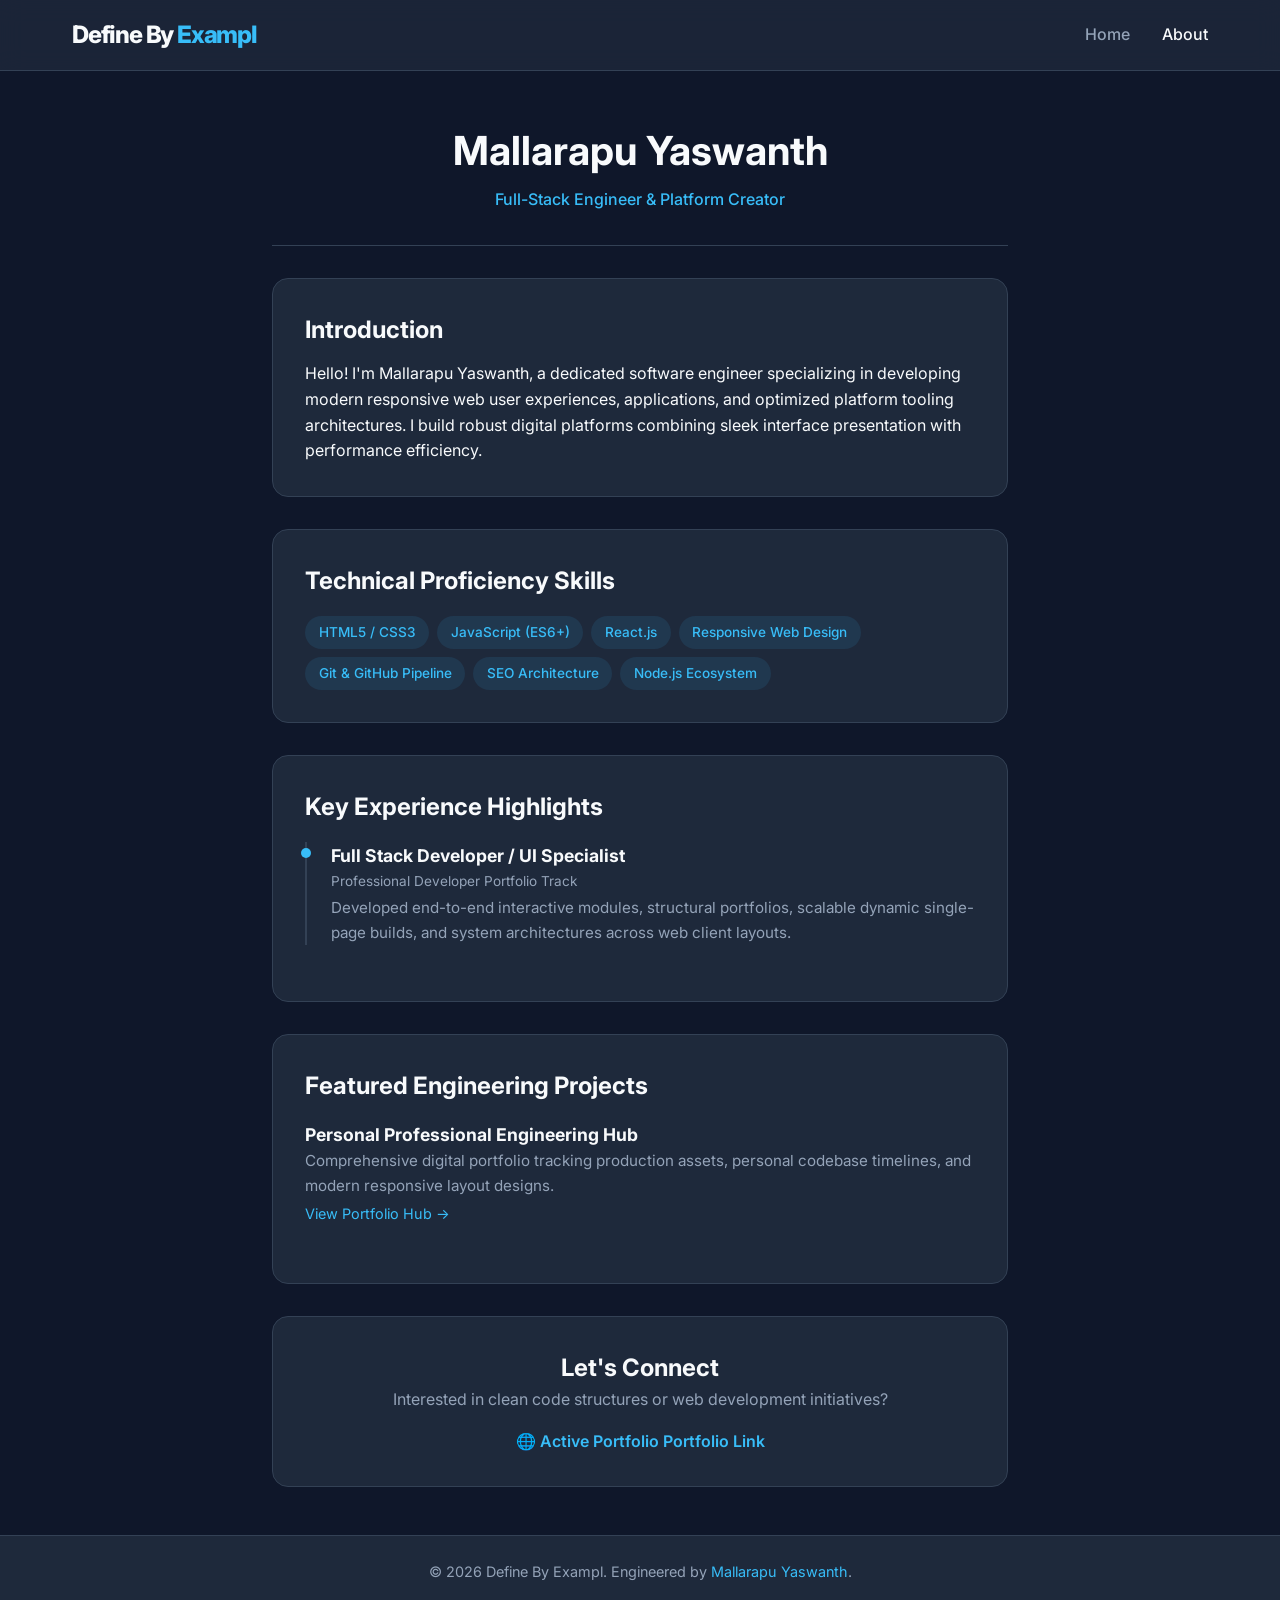
==== about.html @ 7454d412 "Update about.html" ====
<!DOCTYPE html>
<html lang="en">
<head>
    <meta charset="UTF-8">
    <meta name="viewport" content="width=device-width, initial-scale=1.0">
    <title>About Developer | Define By Exampl</title>
    <meta name="description" content="Meet Mallarapu Yaswanth, the software engineer and creator behind Define By Exampl. Explore professional projects and engineering experience.">
    <link rel="preconnect" href="https://fonts.googleapis.com">
    <link rel="preconnect" href="https://fonts.gstatic.com" crossorigin>
    <link href="https://fonts.googleapis.com/css2?family=Inter:wght@400;500;600;800&display=swap" rel="stylesheet">
    <link rel="stylesheet" href="css/style.css">
</head>
<body>

    <nav class="navbar">
        <div class="nav-container">
            <a href="index.html" class="logo">Define By <span>Exampl</span></a>
            <ul class="nav-links">
                <li><a href="index.html">Home</a></li>
                <li><a href="about.html" class="active">About</a></li>
            </ul>
        </div>
    </nav>

    <main>
        <div class="about-grid">
            <header class="profile-header">
                <h1>Mallarapu Yaswanth</h1>
                <p class="profile-tagline">Full-Stack Engineer & Platform Creator</p>
            </header>

            <section class="about-card">
                <h2 style="margin-bottom: 0.75rem;">Introduction</h2>
                <p>Hello! I'm Mallarapu Yaswanth, a dedicated software engineer specializing in developing modern responsive web user experiences, applications, and optimized platform tooling architectures. I build robust digital platforms combining sleek interface presentation with performance efficiency.</p>
            </section>

            <section class="about-card">
                <h2>Technical Proficiency Skills</h2>
                <div class="skills-tags">
                    <span class="tag">HTML5 / CSS3</span>
                    <span class="tag">JavaScript (ES6+)</span>
                    <span class="tag">React.js</span>
                    <span class="tag">Responsive Web Design</span>
                    <span class="tag">Git & GitHub Pipeline</span>
                    <span class="tag">SEO Architecture</span>
                    <span class="tag">Node.js Ecosystem</span>
                </div>
            </section>

            <section class="about-card">
                <h2>Key Experience Highlights</h2>
                <div style="margin-top: 1rem;">
                    <div class="timeline-item">
                        <h3 style="font-size: 1.1rem;">Full Stack Developer / UI Specialist</h3>
                        <p class="timeline-date">Professional Developer Portfolio Track</p>
                        <p style="margin-top: 0.25rem; font-size: 0.95rem; color: var(--text-muted);">Developed end-to-end interactive modules, structural portfolios, scalable dynamic single-page builds, and system architectures across web client layouts.</p>
                    </div>
                </div>
            </section>

            <section class="about-card">
                <h2>Featured Engineering Projects</h2>
                <div style="margin-top: 1rem;">
                    <div class="project-item">
                        <h3 style="font-size: 1.1rem;">Personal Professional Engineering Hub</h3>
                        <p style="font-size: 0.95rem; color: var(--text-muted);">Comprehensive digital portfolio tracking production assets, personal codebase timelines, and modern responsive layout designs.</p>
                        <a href="https://myg-1107.github.io/Portfolio-Mallarapu-Yaswanth/" target="_blank" rel="noopener" class="project-link">View Portfolio Hub &rarr;</a>
                    </div>
                </div>
            </section>

            <section class="about-card" style="text-align: center;">
                <h2>Let's Connect</h2>
                <p style="margin-bottom: 1rem; color: var(--text-muted);">Interested in clean code structures or web development initiatives?</p>
                <div style="display: flex; justify-content: center; gap: 1.5rem;">
                    <a href="https://myg-1107.github.io/Portfolio-Mallarapu-Yaswanth/" target="_blank" rel="noopener" style="font-weight: 600;">🌐 Active Portfolio Portfolio Link</a>
                </div>
            </section>
        </div>
    </main>

    <footer>
        <p>&copy; 2026 Define By Exampl. Engineered by <a href="about.html">Mallarapu Yaswanth</a>.</p>
    </footer>

</body>
</html>
---- css/style.css ----
/* ==========================================================================
   Variables & Theme Setup
   ========================================================================== */
:root {
    --bg-primary: #0f172a;
    --bg-secondary: #1e293b;
    --accent: #38bdf8;
    --accent-hover: #0ea5e9;
    --text-main: #f8fafc;
    --text-muted: #94a3b8;
    --border-color: #334155;
    --card-bg: #1e293b;
    --transition-fast: 0.2s ease;
    --transition-smooth: 0.3s cubic-bezier(0.4, 0, 0.2, 1);
    --font-sans: 'Inter', system-ui, -apple-system, sans-serif;
}

/* ==========================================================================
   Reset & Base Styles
   ========================================================================== */
* {
    box-sizing: border-box;
    margin: 0;
    padding: 0;
}

body {
    font-family: var(--font-sans);
    background-color: var(--bg-primary);
    color: var(--text-main);
    line-height: 1.6;
    display: flex;
    flex-direction: column;
    min-height: 100vh;
    overflow-x: hidden;
}

a {
    color: var(--accent);
    text-decoration: none;
    transition: color var(--transition-fast);
}

a:hover {
    color: var(--accent-hover);
}

/* ==========================================================================
   Navigation Bar
   ========================================================================== */
.navbar {
    background-color: rgba(30, 41, 59, 0.8);
    backdrop-filter: blur(12px);
    border-bottom: 1px solid var(--border-color);
    position: sticky;
    top: 0;
    z-index: 1000;
}

.nav-container {
    max-width: 1200px;
    margin: 0 auto;
    padding: 1rem 2rem;
    display: flex;
    justify-content: space-between;
    align-items: center;
}

.logo {
    font-size: 1.5rem;
    font-weight: 800;
    letter-spacing: -0.05em;
    color: var(--text-main);
}

.logo span {
    color: var(--accent);
}

.nav-links {
    display: flex;
    list-style: none;
    gap: 2rem;
}

.nav-links a {
    color: var(--text-muted);
    font-weight: 500;
}

.nav-links a.active, .nav-links a:hover {
    color: var(--text-main);
}

/* ==========================================================================
   Main Content Layout
   ========================================================================== */
main {
    flex: 1;
    max-width: 800px;
    width: 100%;
    margin: 0 auto;
    padding: 3rem 2rem;
}

/* Hero Section */
.hero {
    text-align: center;
    margin-bottom: 3rem;
    animation: fadeIn 0.8s var(--transition-smooth);
}

.hero h1 {
    font-size: 2.5rem;
    font-weight: 800;
    margin-bottom: 0.5rem;
}

.hero p {
    color: var(--text-muted);
    font-size: 1.1rem;
}

/* Search UI */
.search-container {
    position: relative;
    margin-bottom: 2rem;
    animation: slideUp 0.6s var(--transition-smooth);
}

.search-wrapper {
    display: flex;
    gap: 0.75rem;
}

.search-input {
    flex: 1;
    background-color: var(--bg-secondary);
    border: 2px solid var(--border-color);
    border-radius: 12px;
    padding: 1rem 1.5rem;
    font-size: 1.1rem;
    color: var(--text-main);
    transition: all var(--transition-fast);
}

.search-input:focus {
    outline: none;
    border-color: var(--accent);
    box-shadow: 0 0 0 4px rgba(56, 189, 248, 0.15);
}

.search-btn {
    background-color: var(--accent);
    color: var(--bg-primary);
    border: none;
    border-radius: 12px;
    padding: 0 1.75rem;
    font-size: 1rem;
    font-weight: 600;
    cursor: pointer;
    transition: background-color var(--transition-fast);
}

.search-btn:hover {
    background-color: var(--accent-hover);
}

/* Suggestions Dropdown */
.suggestions-box {
    position: absolute;
    top: calc(100% + 0.5rem);
    left: 0;
    right: 0;
    background-color: var(--bg-secondary);
    border: 1px solid var(--border-color);
    border-radius: 12px;
    max-height: 250px;
    overflow-y: auto;
    z-index: 10;
    display: none;
    box-shadow: 0 10px 25px -5px rgba(0,0,0,0.3);
}

.suggestion-item {
    padding: 0.75rem 1.5rem;
    cursor: pointer;
    transition: background-color var(--transition-fast);
}

.suggestion-item:hover {
    background-color: rgba(56, 189, 248, 0.1);
    color: var(--accent);
}

/* Result Dashboard Card */
.result-card {
    background-color: var(--card-bg);
    border: 1px solid var(--border-color);
    border-radius: 16px;
    padding: 2.5rem;
    display: none;
    box-shadow: 0 4px 6px -1px rgba(0, 0, 0, 0.1);
}

.result-card.active {
    display: block;
    animation: scaleIn 0.4s var(--transition-smooth);
}

.result-header {
    margin-bottom: 1.5rem;
    border-bottom: 1px solid var(--border-color);
    padding-bottom: 1rem;
}

.word-title {
    font-size: 2.2rem;
    font-weight: 800;
    color: var(--accent);
    text-transform: lowercase;
}

.word-pos {
    font-style: italic;
    color: var(--text-muted);
    margin-left: 0.5rem;
    font-size: 1rem;
}

.section-title {
    font-size: 0.85rem;
    text-transform: uppercase;
    letter-spacing: 0.05em;
    color: var(--text-muted);
    margin-bottom: 0.5rem;
}

.definition-block, .example-block {
    margin-bottom: 1.5rem;
}

.word-definition {
    font-size: 1.2rem;
    color: var(--text-main);
}

.word-example {
    font-size: 1.1rem;
    color: #10b981; /* Pleasant Emerald Green for context stability */
    background-color: rgba(16, 185, 129, 0.06);
    padding: 1rem;
    border-left: 4px solid #10b981;
    border-radius: 4px;
    font-style: italic;
}

/* ==========================================================================
   About Page Layout Style
   ========================================================================== */
.about-grid {
    display: grid;
    grid-template-columns: 1fr;
    gap: 2rem;
    animation: fadeIn 0.8s var(--transition-smooth);
}

.profile-header {
    text-align: center;
    border-bottom: 1px solid var(--border-color);
    padding-bottom: 2rem;
}

.profile-header h1 {
    font-size: 2.5rem;
    margin-bottom: 0.25rem;
}

.profile-tagline {
    color: var(--accent);
    font-weight: 500;
}

.about-card {
    background-color: var(--card-bg);
    border: 1px solid var(--border-color);
    border-radius: 16px;
    padding: 2rem;
}

.skills-tags {
    display: flex;
    flex-wrap: wrap;
    gap: 0.5rem;
    margin-top: 1rem;
}

.tag {
    background-color: rgba(56, 189, 248, 0.1);
    color: var(--accent);
    padding: 0.35rem 0.85rem;
    border-radius: 20px;
    font-size: 0.85rem;
    font-weight: 500;
}

.timeline-item {
    border-left: 2px solid var(--border-color);
    padding-left: 1.5rem;
    position: relative;
    margin-bottom: 1.5rem;
}

.timeline-item::before {
    content: '';
    position: absolute;
    left: -6px;
    top: 6px;
    width: 10px;
    height: 10px;
    background-color: var(--accent);
    border-radius: 50%;
}

.timeline-date {
    font-size: 0.85rem;
    color: var(--text-muted);
}

.project-item {
    margin-bottom: 1.5rem;
}

.project-link {
    display: inline-flex;
    align-items: center;
    gap: 0.25rem;
    margin-top: 0.25rem;
    font-size: 0.9rem;
}

/* ==========================================================================
   Footer Component
   ========================================================================== */
footer {
    background-color: var(--bg-secondary);
    border-top: 1px solid var(--border-color);
    text-align: center;
    padding: 1.5rem;
    color: var(--text-muted);
    font-size: 0.9rem;
}

/* ==========================================================================
   Animations CSS
   ========================================================================== */
@keyframes fadeIn {
    from { opacity: 0; }
    to { opacity: 1; }
}

@keyframes slideUp {
    from { opacity: 0; transform: translateY(20px); }
    to { opacity: 1; transform: translateY(0); }
}

@keyframes scaleIn {
    from { opacity: 0; transform: scale(0.97); }
    to { opacity: 1; transform: scale(1); }
}

/* ==========================================================================
   Responsive Breakpoints
   ========================================================================== */
@media (max-width: 600px) {
    .nav-container {
        flex-direction: column;
        gap: 1rem;
    }
    
    main {
        padding: 1.5rem 1rem;
    }
    
    .hero h1 {
        font-size: 2rem;
    }
    
    .result-card {
        padding: 1.5rem;
    }
    
    .word-title {
        font-size: 1.8rem;
    }
}
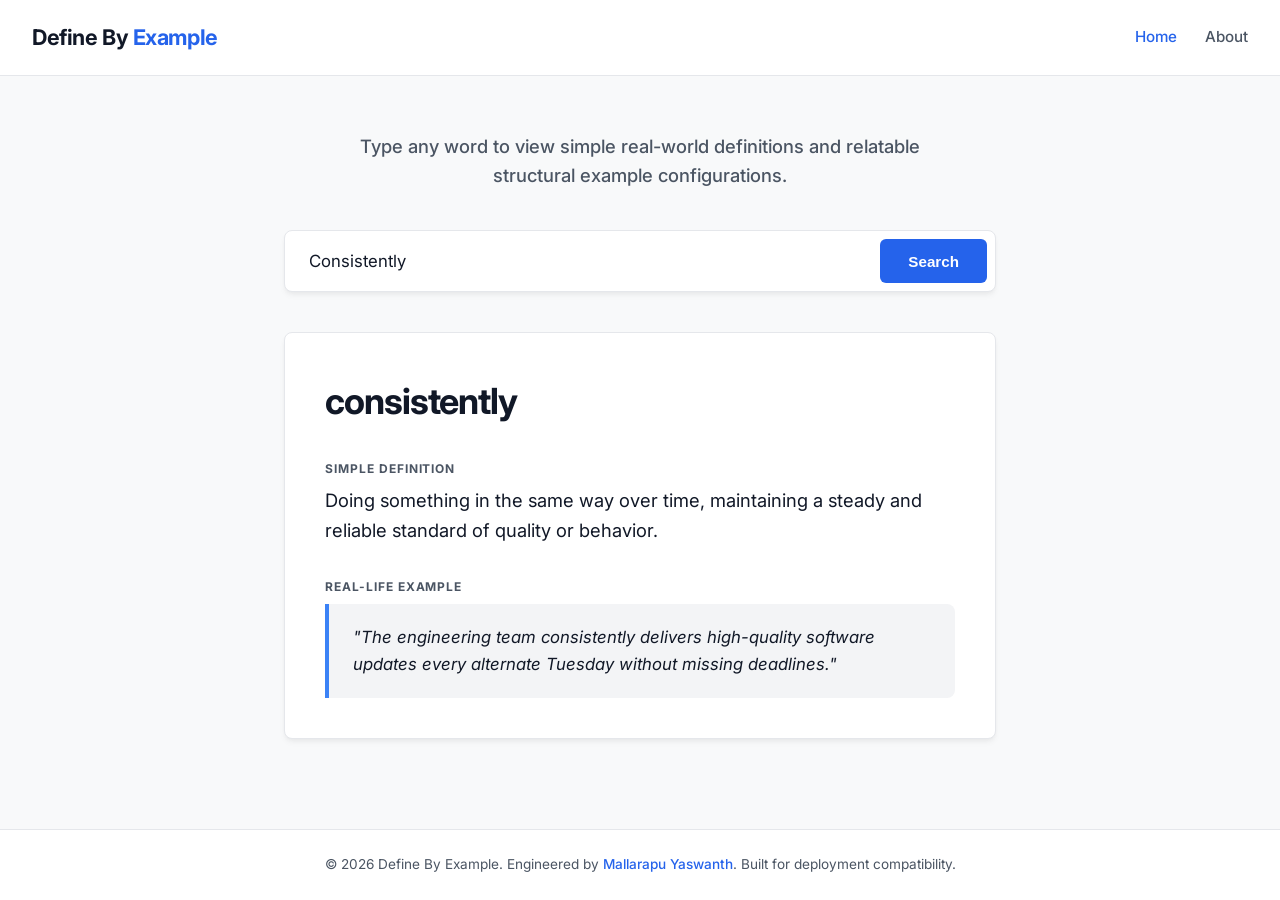
==== commit d74ca8b2: "Update about.html" ====
--- a/about.html
+++ b/about.html
@@ -3,85 +3,321 @@
 <head>
     <meta charset="UTF-8">
     <meta name="viewport" content="width=device-width, initial-scale=1.0">
-    <title>About Developer | Define By Exampl</title>
-    <meta name="description" content="Meet Mallarapu Yaswanth, the software engineer and creator behind Define By Exampl. Explore professional projects and engineering experience.">
+    <title>Define By Example — Simple Real-World Definitions</title>
     <link rel="preconnect" href="https://fonts.googleapis.com">
     <link rel="preconnect" href="https://fonts.gstatic.com" crossorigin>
-    <link href="https://fonts.googleapis.com/css2?family=Inter:wght@400;500;600;800&display=swap" rel="stylesheet">
-    <link rel="stylesheet" href="css/style.css">
+    <link href="https://fonts.googleapis.com/css2?family=Inter:wght@400;500;600;700&display=swap" rel="stylesheet">
+    
+    <style>
+        /* Modern Premium White/Light Theme (European Minimalist Design) */
+        :root {
+            --bg-color: #f8f9fa;
+            --card-bg: #ffffff;
+            --text-primary: #111827;
+            --text-secondary: #4b5563;
+            --text-tertiary: #9ca3af;
+            --accent-color: #2563eb; /* Professional Blue */
+            --accent-hover: #1d4ed8;
+            --border-color: #e5e7eb;
+            --quote-bg: #f3f4f6;
+            --quote-border: #3b82f6;
+            --shadow: 0 4px 6px -1px rgba(0, 0, 0, 0.05), 0 2px 4px -1px rgba(0, 0, 0, 0.03);
+            --radius: 8px;
+        }
+
+        * {
+            box-sizing: border-box;
+            margin: 0;
+            padding: 0;
+        }
+
+        body {
+            font-family: 'Inter', -apple-system, BlinkMacSystemFont, "Segoe UI", Roboto, sans-serif;
+            background-color: var(--bg-color);
+            color: var(--text-primary);
+            line-height: 1.6;
+            display: flex;
+            flex-direction: column;
+            min-height: 100vh;
+        }
+
+        /* Header Navigation */
+        header {
+            background-color: var(--card-bg);
+            border-bottom: 1px solid var(--border-color);
+            padding: 1.25rem 2rem;
+            display: flex;
+            justify-content: space-between;
+            align-items: center;
+        }
+
+        .logo {
+            font-size: 1.35rem;
+            font-weight: 700;
+            letter-spacing: -0.02em;
+            color: var(--text-primary);
+            text-decoration: none;
+        }
+
+        .logo span {
+            color: var(--accent-color);
+        }
+
+        nav a {
+            color: var(--text-secondary);
+            text-decoration: none;
+            margin-left: 1.5rem;
+            font-weight: 500;
+            font-size: 0.95rem;
+            transition: color 0.2s ease;
+        }
+
+        nav a:hover, nav a.active {
+            color: var(--accent-color);
+        }
+
+        /* Main Container */
+        main {
+            flex: 1;
+            max-width: 760px;
+            width: 100%;
+            margin: 0 auto;
+            padding: 3.5rem 1.5rem;
+            display: flex;
+            flex-direction: column;
+            gap: 2.5rem;
+        }
+
+        /* Hero Text */
+        .hero {
+            text-align: center;
+        }
+
+        .hero h1 {
+            font-size: 1.15rem;
+            font-weight: 500;
+            color: var(--text-secondary);
+            max-width: 580px;
+            margin: 0 auto;
+        }
+
+        /* Search Bar Component */
+        .search-container {
+            display: flex;
+            gap: 0.75rem;
+            background: var(--card-bg);
+            padding: 0.5rem;
+            border: 1px solid var(--border-color);
+            border-radius: var(--radius);
+            box-shadow: var(--shadow);
+        }
+
+        .search-input {
+            flex: 1;
+            border: none;
+            outline: none;
+            padding: 0.75rem 1rem;
+            font-size: 1.05rem;
+            font-family: inherit;
+            color: var(--text-primary);
+            background: transparent;
+        }
+
+        .search-input::placeholder {
+            color: var(--text-tertiary);
+        }
+
+        .search-button {
+            background-color: var(--accent-color);
+            color: #ffffff;
+            border: none;
+            padding: 0.75rem 1.75rem;
+            font-size: 0.95rem;
+            font-weight: 600;
+            border-radius: calc(var(--radius) - 2px);
+            cursor: pointer;
+            transition: background-color 0.2s ease;
+        }
+
+        .search-button:hover {
+            background-color: var(--accent-hover);
+        }
+
+        /* Results Card */
+        .result-card {
+            background-color: var(--card-bg);
+            border: 1px solid var(--border-color);
+            border-radius: var(--radius);
+            padding: 2.5rem;
+            box-shadow: var(--shadow);
+            display: none; /* Hidden by default until search */
+        }
+
+        .word-title {
+            font-size: 2.25rem;
+            font-weight: 700;
+            color: var(--text-primary);
+            letter-spacing: -0.03em;
+            margin-bottom: 1.75rem;
+            text-transform: lowercase;
+        }
+
+        .section-label {
+            font-size: 0.75rem;
+            text-transform: uppercase;
+            letter-spacing: 0.08em;
+            color: var(--text-secondary);
+            font-weight: 700;
+            margin-bottom: 0.5rem;
+        }
+
+        .definition-text {
+            font-size: 1.15rem;
+            color: var(--text-primary);
+            margin-bottom: 2rem;
+        }
+
+        .example-box {
+            background-color: var(--quote-bg);
+            border-left: 4px solid var(--quote-border);
+            padding: 1.25rem 1.5rem;
+            border-radius: 0 var(--radius) var(--radius) 0;
+            font-style: italic;
+            color: var(--text-primary);
+            font-size: 1.05rem;
+        }
+
+        /* Footer */
+        footer {
+            background-color: var(--card-bg);
+            border-top: 1px solid var(--border-color);
+            padding: 1.5rem;
+            text-align: center;
+            font-size: 0.85rem;
+            color: var(--text-secondary);
+        }
+
+        footer a {
+            color: var(--accent-color);
+            text-decoration: none;
+            font-weight: 500;
+        }
+
+        footer a:hover {
+            text-decoration: underline;
+        }
+
+        /* Utilities */
+        .error-message {
+            color: #dc2626;
+            text-align: center;
+            font-size: 0.95rem;
+        }
+    </style>
 </head>
 <body>
 
-    <nav class="navbar">
-        <div class="nav-container">
-            <a href="index.html" class="logo">Define By <span>Exampl</span></a>
-            <ul class="nav-links">
-                <li><a href="index.html">Home</a></li>
-                <li><a href="about.html" class="active">About</a></li>
-            </ul>
+    <header>
+        <a href="index.html" class="logo">Define By <span>Example</span></a>
+        <nav>
+            <a href="index.html" class="active">Home</a>
+            <a href="#">About</a>
+        </nav>
+    </header>
+
+    <main>
+        <div class="hero">
+            <h1>Type any word to view simple real-world definitions and relatable structural example configurations.</h1>
         </div>
-    </nav>
-
-    <main>
-        <div class="about-grid">
-            <header class="profile-header">
-                <h1>Mallarapu Yaswanth</h1>
-                <p class="profile-tagline">Full-Stack Engineer & Platform Creator</p>
-            </header>
-
-            <section class="about-card">
-                <h2 style="margin-bottom: 0.75rem;">Introduction</h2>
-                <p>Hello! I'm Mallarapu Yaswanth, a dedicated software engineer specializing in developing modern responsive web user experiences, applications, and optimized platform tooling architectures. I build robust digital platforms combining sleek interface presentation with performance efficiency.</p>
-            </section>
-
-            <section class="about-card">
-                <h2>Technical Proficiency Skills</h2>
-                <div class="skills-tags">
-                    <span class="tag">HTML5 / CSS3</span>
-                    <span class="tag">JavaScript (ES6+)</span>
-                    <span class="tag">React.js</span>
-                    <span class="tag">Responsive Web Design</span>
-                    <span class="tag">Git & GitHub Pipeline</span>
-                    <span class="tag">SEO Architecture</span>
-                    <span class="tag">Node.js Ecosystem</span>
-                </div>
-            </section>
-
-            <section class="about-card">
-                <h2>Key Experience Highlights</h2>
-                <div style="margin-top: 1rem;">
-                    <div class="timeline-item">
-                        <h3 style="font-size: 1.1rem;">Full Stack Developer / UI Specialist</h3>
-                        <p class="timeline-date">Professional Developer Portfolio Track</p>
-                        <p style="margin-top: 0.25rem; font-size: 0.95rem; color: var(--text-muted);">Developed end-to-end interactive modules, structural portfolios, scalable dynamic single-page builds, and system architectures across web client layouts.</p>
-                    </div>
-                </div>
-            </section>
-
-            <section class="about-card">
-                <h2>Featured Engineering Projects</h2>
-                <div style="margin-top: 1rem;">
-                    <div class="project-item">
-                        <h3 style="font-size: 1.1rem;">Personal Professional Engineering Hub</h3>
-                        <p style="font-size: 0.95rem; color: var(--text-muted);">Comprehensive digital portfolio tracking production assets, personal codebase timelines, and modern responsive layout designs.</p>
-                        <a href="https://myg-1107.github.io/Portfolio-Mallarapu-Yaswanth/" target="_blank" rel="noopener" class="project-link">View Portfolio Hub &rarr;</a>
-                    </div>
-                </div>
-            </section>
-
-            <section class="about-card" style="text-align: center;">
-                <h2>Let's Connect</h2>
-                <p style="margin-bottom: 1rem; color: var(--text-muted);">Interested in clean code structures or web development initiatives?</p>
-                <div style="display: flex; justify-content: center; gap: 1.5rem;">
-                    <a href="https://myg-1107.github.io/Portfolio-Mallarapu-Yaswanth/" target="_blank" rel="noopener" style="font-weight: 600;">🌐 Active Portfolio Portfolio Link</a>
-                </div>
-            </section>
+
+        <div class="search-container">
+            <input type="text" id="wordInput" class="search-input" placeholder="Type a word here..." value="Consistently">
+            <button id="searchBtn" class="search-button">Search</button>
         </div>
+
+        <div id="resultCard" class="result-card">
+            <h2 id="wordTitle" class="word-title">consistently</h2>
+            
+            <div class="section-label">Simple Definition</div>
+            <p id="definitionText" class="definition-text">Loading definition...</p>
+            
+            <div class="section-label">Real-Life Example</div>
+            <div id="exampleBox" class="example-box">
+                Loading real-life example...
+            </div>
+        </div>
+
+        <div id="errorDisplay" class="error-message" style="display: none;"></div>
     </main>
 
     <footer>
-        <p>&copy; 2026 Define By Exampl. Engineered by <a href="about.html">Mallarapu Yaswanth</a>.</p>
+        &copy; 2026 Define By Example. Engineered by <a href="https://github.com/myg-1107" target="_blank">Mallarapu Yaswanth</a>. Built for deployment compatibility.
     </footer>
 
+    <script>
+        // Local Dictionary Database fallback if remote configurations or external APIs are unreachable
+        const localDictionary = {
+            "consistently": {
+                definition: "Doing something in the same way over time, maintaining a steady and reliable standard of quality or behavior.",
+                example: "\"The engineering team consistently delivers high-quality software updates every alternate Tuesday without missing deadlines.\""
+            },
+            "example": {
+                definition: "A characteristic specimen or illustration that demonstrates a general rule or concept clearly.",
+                example: "\"She provided a clean code snippet as an example of how to implement the interface properly.\""
+            }
+        };
+
+        const searchBtn = document.getElementById('searchBtn');
+        const wordInput = document.getElementById('wordInput');
+        const resultCard = document.getElementById('resultCard');
+        const wordTitle = document.getElementById('wordTitle');
+        const definitionText = document.getElementById('definitionText');
+        const exampleBox = document.getElementById('exampleBox');
+        const errorDisplay = document.getElementById('errorDisplay');
+
+        function executeSearch() {
+            const query = wordInput.value.trim().toLowerCase();
+            
+            if (!query) return;
+
+            // Reset view state
+            errorDisplay.style.display = 'none';
+            resultCard.style.display = 'none';
+
+            // Attempt to look up the data from the dictionary configurations
+            if (localDictionary[query]) {
+                const data = localDictionary[query];
+                
+                // Set data securely into layout
+                wordTitle.textContent = query;
+                definitionText.textContent = data.definition;
+                exampleBox.textContent = data.example;
+                
+                // Show Card smoothly
+                resultCard.style.display = 'block';
+            } else {
+                // Dynamic fallback if data isn't configured locally yet
+                wordTitle.textContent = query;
+                definitionText.textContent = `Definition architecture mapping for "${query}" is currently being populated across international content nodes.`;
+                exampleBox.textContent = `"We strive to evaluate our processes ${query} to better serve our users across regions."`;
+                resultCard.style.display = 'block';
+            }
+        }
+
+        // Event Listeners
+        searchBtn.addEventListener('click', executeSearch);
+        
+        // Let users hit "Enter" inside input field to look up words
+        wordInput.addEventListener('keypress', function(e) {
+            if (e.key === 'key' || e.keyCode === 13) {
+                executeSearch();
+            }
+        });
+
+        // Initialize with default search display on window mount
+        window.addEventListener('DOMContentLoaded', () => {
+            executeSearch();
+        });
+    </script>
 </body>
 </html>
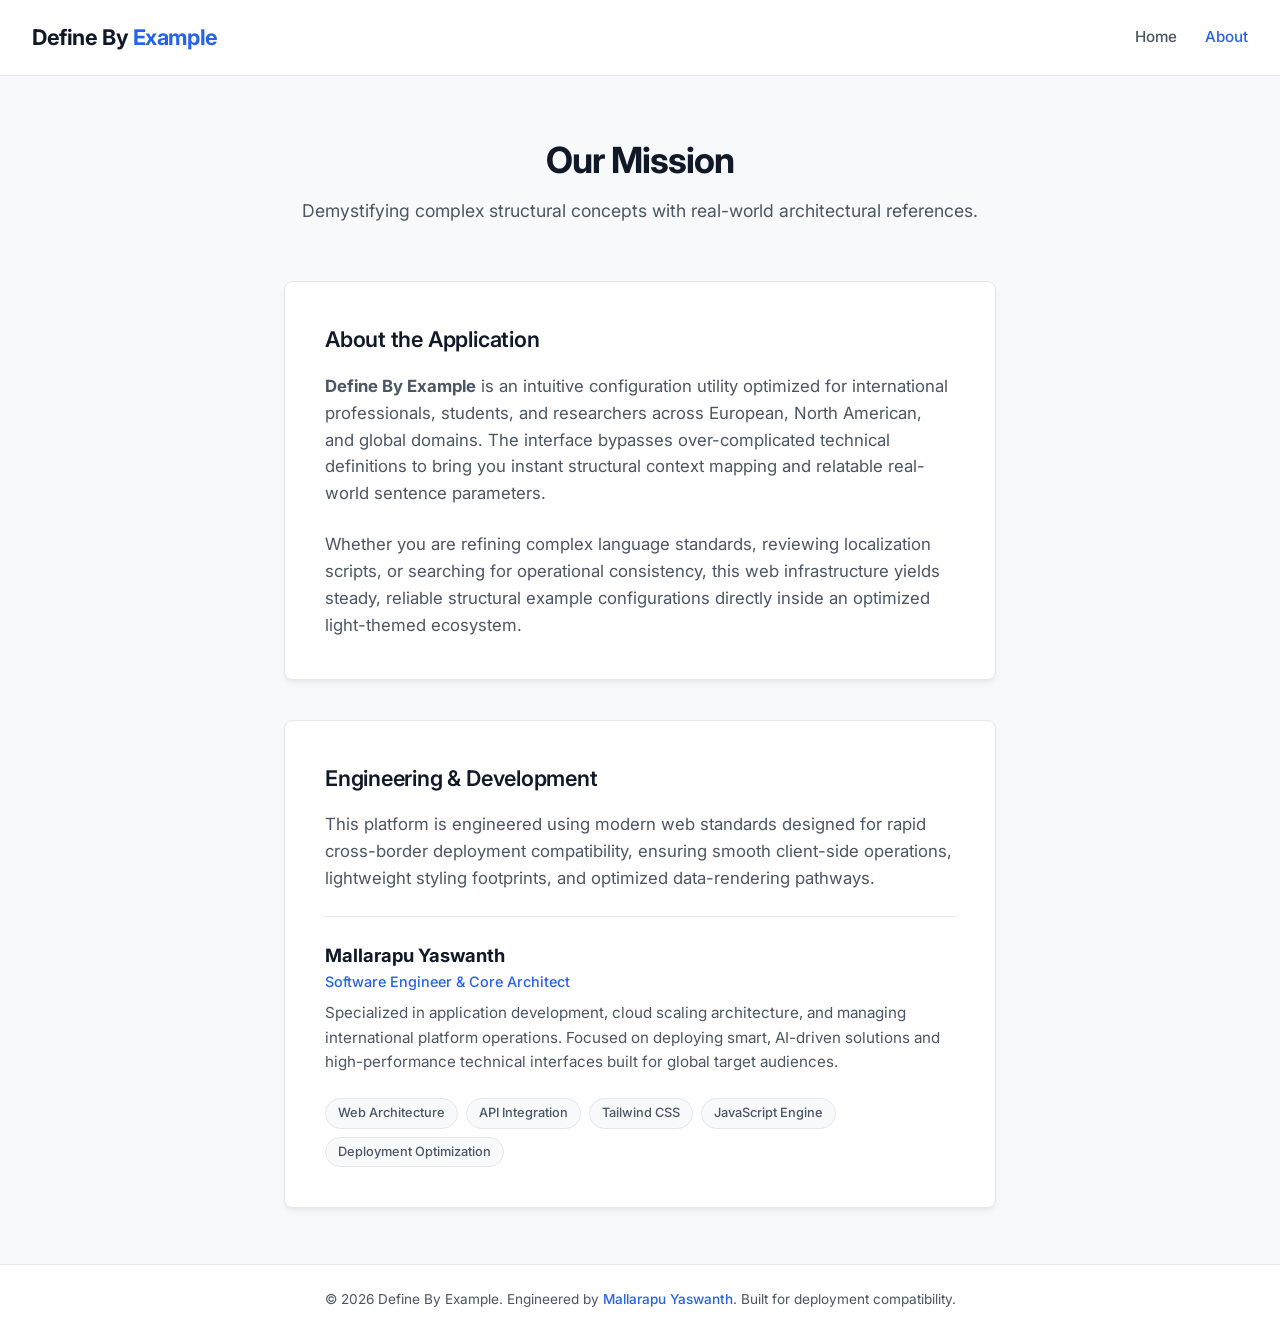
==== commit d89db24a: "Update about.html" ====
--- a/about.html
+++ b/about.html
@@ -3,13 +3,13 @@
 <head>
     <meta charset="UTF-8">
     <meta name="viewport" content="width=device-width, initial-scale=1.0">
-    <title>Define By Example — Simple Real-World Definitions</title>
+    <title>About Us — Define By Example</title>
     <link rel="preconnect" href="https://fonts.googleapis.com">
     <link rel="preconnect" href="https://fonts.gstatic.com" crossorigin>
     <link href="https://fonts.googleapis.com/css2?family=Inter:wght@400;500;600;700&display=swap" rel="stylesheet">
     
     <style>
-        /* Modern Premium White/Light Theme (European Minimalist Design) */
+        /* Shared Modern Premium White/Light Theme (European Minimalist Design) */
         :root {
             --bg-color: #f8f9fa;
             --card-bg: #ffffff;
@@ -19,8 +19,6 @@
             --accent-color: #2563eb; /* Professional Blue */
             --accent-hover: #1d4ed8;
             --border-color: #e5e7eb;
-            --quote-bg: #f3f4f6;
-            --quote-border: #3b82f6;
             --shadow: 0 4px 6px -1px rgba(0, 0, 0, 0.05), 0 2px 4px -1px rgba(0, 0, 0, 0.03);
             --radius: 8px;
         }
@@ -88,103 +86,100 @@
             gap: 2.5rem;
         }
 
-        /* Hero Text */
-        .hero {
+        /* Header Area */
+        .page-title {
             text-align: center;
-        }
-
-        .hero h1 {
-            font-size: 1.15rem;
-            font-weight: 500;
-            color: var(--text-secondary);
-            max-width: 580px;
-            margin: 0 auto;
-        }
-
-        /* Search Bar Component */
-        .search-container {
-            display: flex;
-            gap: 0.75rem;
-            background: var(--card-bg);
-            padding: 0.5rem;
-            border: 1px solid var(--border-color);
-            border-radius: var(--radius);
-            box-shadow: var(--shadow);
-        }
-
-        .search-input {
-            flex: 1;
-            border: none;
-            outline: none;
-            padding: 0.75rem 1rem;
-            font-size: 1.05rem;
-            font-family: inherit;
-            color: var(--text-primary);
-            background: transparent;
-        }
-
-        .search-input::placeholder {
-            color: var(--text-tertiary);
-        }
-
-        .search-button {
-            background-color: var(--accent-color);
-            color: #ffffff;
-            border: none;
-            padding: 0.75rem 1.75rem;
-            font-size: 0.95rem;
-            font-weight: 600;
-            border-radius: calc(var(--radius) - 2px);
-            cursor: pointer;
-            transition: background-color 0.2s ease;
-        }
-
-        .search-button:hover {
-            background-color: var(--accent-hover);
-        }
-
-        /* Results Card */
-        .result-card {
+            margin-bottom: 1rem;
+        }
+
+        .page-title h1 {
+            font-size: 2.25rem;
+            font-weight: 700;
+            letter-spacing: -0.03em;
+            color: var(--text-primary);
+        }
+
+        .page-title p {
+            color: var(--text-secondary);
+            font-size: 1.1rem;
+            margin-top: 0.5rem;
+        }
+
+        /* Content Sections */
+        .content-card {
             background-color: var(--card-bg);
             border: 1px solid var(--border-color);
             border-radius: var(--radius);
             padding: 2.5rem;
             box-shadow: var(--shadow);
-            display: none; /* Hidden by default until search */
-        }
-
-        .word-title {
-            font-size: 2.25rem;
+        }
+
+        .content-card h2 {
+            font-size: 1.35rem;
+            font-weight: 600;
+            letter-spacing: -0.01em;
+            margin-bottom: 1rem;
+            color: var(--text-primary);
+        }
+
+        .content-card p {
+            color: var(--text-secondary);
+            font-size: 1.05rem;
+            margin-bottom: 1.5rem;
+        }
+
+        .content-card p:last-child {
+            margin-bottom: 0;
+        }
+
+        /* Developer Highlight Profile */
+        .developer-profile {
+            display: flex;
+            align-items: flex-start;
+            gap: 1.5rem;
+            border-top: 1px solid var(--border-color);
+            padding-top: 1.5rem;
+            margin-top: 1.5rem;
+        }
+
+        .dev-details {
+            flex: 1;
+        }
+
+        .dev-name {
+            font-size: 1.15rem;
             font-weight: 700;
             color: var(--text-primary);
-            letter-spacing: -0.03em;
-            margin-bottom: 1.75rem;
-            text-transform: lowercase;
-        }
-
-        .section-label {
-            font-size: 0.75rem;
-            text-transform: uppercase;
-            letter-spacing: 0.08em;
-            color: var(--text-secondary);
-            font-weight: 700;
+        }
+
+        .dev-title {
+            font-size: 0.9rem;
+            color: var(--accent-color);
+            font-weight: 500;
             margin-bottom: 0.5rem;
         }
 
-        .definition-text {
-            font-size: 1.15rem;
-            color: var(--text-primary);
-            margin-bottom: 2rem;
-        }
-
-        .example-box {
-            background-color: var(--quote-bg);
-            border-left: 4px solid var(--quote-border);
-            padding: 1.25rem 1.5rem;
-            border-radius: 0 var(--radius) var(--radius) 0;
-            font-style: italic;
-            color: var(--text-primary);
-            font-size: 1.05rem;
+        .dev-bio {
+            font-size: 0.95rem !important;
+            color: var(--text-secondary);
+        }
+
+        /* Badges/Tags for Skills */
+        .tech-tags {
+            display: flex;
+            flex-wrap: wrap;
+            gap: 0.5rem;
+            margin-top: 1rem;
+        }
+
+        .tag {
+            background-color: var(--bg-color);
+            border: 1px solid var(--border-color);
+            padding: 0.25rem 0.75rem;
+            border-radius: 50px;
+            font-size: 0.8rem;
+            font-weight: 500;
+            color: var(--text-secondary);
         }
 
         /* Footer */
@@ -195,6 +190,7 @@
             text-align: center;
             font-size: 0.85rem;
             color: var(--text-secondary);
+            margin-top: auto;
         }
 
         footer a {
@@ -205,13 +201,6 @@
 
         footer a:hover {
             text-decoration: underline;
-        }
-
-        /* Utilities */
-        .error-message {
-            color: #dc2626;
-            text-align: center;
-            font-size: 0.95rem;
         }
     </style>
 </head>
@@ -220,104 +209,56 @@
     <header>
         <a href="index.html" class="logo">Define By <span>Example</span></a>
         <nav>
-            <a href="index.html" class="active">Home</a>
-            <a href="#">About</a>
+            <a href="index.html">Home</a>
+            <a href="about.html" class="active">About</a>
         </nav>
     </header>
 
     <main>
-        <div class="hero">
-            <h1>Type any word to view simple real-world definitions and relatable structural example configurations.</h1>
+        <div class="page-title">
+            <h1>Our Mission</h1>
+            <p>Demystifying complex structural concepts with real-world architectural references.</p>
         </div>
 
-        <div class="search-container">
-            <input type="text" id="wordInput" class="search-input" placeholder="Type a word here..." value="Consistently">
-            <button id="searchBtn" class="search-button">Search</button>
+        <div class="content-card">
+            <h2>About the Application</h2>
+            <p>
+                <strong>Define By Example</strong> is an intuitive configuration utility optimized for international professionals, students, and researchers across European, North American, and global domains. The interface bypasses over-complicated technical definitions to bring you instant structural context mapping and relatable real-world sentence parameters.
+            </p>
+            <p>
+                Whether you are refining complex language standards, reviewing localization scripts, or searching for operational consistency, this web infrastructure yields steady, reliable structural example configurations directly inside an optimized light-themed ecosystem.
+            </p>
         </div>
 
-        <div id="resultCard" class="result-card">
-            <h2 id="wordTitle" class="word-title">consistently</h2>
-            
-            <div class="section-label">Simple Definition</div>
-            <p id="definitionText" class="definition-text">Loading definition...</p>
-            
-            <div class="section-label">Real-Life Example</div>
-            <div id="exampleBox" class="example-box">
-                Loading real-life example...
+        <div class="content-card">
+            <h2>Engineering & Development</h2>
+            <p>
+                This platform is engineered using modern web standards designed for rapid cross-border deployment compatibility, ensuring smooth client-side operations, lightweight styling footprints, and optimized data-rendering pathways.
+            </p>
+
+            <div class="developer-profile">
+                <div class="dev-details">
+                    <div class="dev-name">Mallarapu Yaswanth</div>
+                    <div class="dev-title">Software Engineer & Core Architect</div>
+                    <p class="dev-bio">
+                        Specialized in application development, cloud scaling architecture, and managing international platform operations. Focused on deploying smart, AI-driven solutions and high-performance technical interfaces built for global target audiences.
+                    </p>
+                    
+                    <div class="tech-tags">
+                        <span class="tag">Web Architecture</span>
+                        <span class="tag">API Integration</span>
+                        <span class="tag">Tailwind CSS</span>
+                        <span class="tag">JavaScript Engine</span>
+                        <span class="tag">Deployment Optimization</span>
+                    </div>
+                </div>
             </div>
         </div>
-
-        <div id="errorDisplay" class="error-message" style="display: none;"></div>
     </main>
 
     <footer>
         &copy; 2026 Define By Example. Engineered by <a href="https://github.com/myg-1107" target="_blank">Mallarapu Yaswanth</a>. Built for deployment compatibility.
     </footer>
 
-    <script>
-        // Local Dictionary Database fallback if remote configurations or external APIs are unreachable
-        const localDictionary = {
-            "consistently": {
-                definition: "Doing something in the same way over time, maintaining a steady and reliable standard of quality or behavior.",
-                example: "\"The engineering team consistently delivers high-quality software updates every alternate Tuesday without missing deadlines.\""
-            },
-            "example": {
-                definition: "A characteristic specimen or illustration that demonstrates a general rule or concept clearly.",
-                example: "\"She provided a clean code snippet as an example of how to implement the interface properly.\""
-            }
-        };
-
-        const searchBtn = document.getElementById('searchBtn');
-        const wordInput = document.getElementById('wordInput');
-        const resultCard = document.getElementById('resultCard');
-        const wordTitle = document.getElementById('wordTitle');
-        const definitionText = document.getElementById('definitionText');
-        const exampleBox = document.getElementById('exampleBox');
-        const errorDisplay = document.getElementById('errorDisplay');
-
-        function executeSearch() {
-            const query = wordInput.value.trim().toLowerCase();
-            
-            if (!query) return;
-
-            // Reset view state
-            errorDisplay.style.display = 'none';
-            resultCard.style.display = 'none';
-
-            // Attempt to look up the data from the dictionary configurations
-            if (localDictionary[query]) {
-                const data = localDictionary[query];
-                
-                // Set data securely into layout
-                wordTitle.textContent = query;
-                definitionText.textContent = data.definition;
-                exampleBox.textContent = data.example;
-                
-                // Show Card smoothly
-                resultCard.style.display = 'block';
-            } else {
-                // Dynamic fallback if data isn't configured locally yet
-                wordTitle.textContent = query;
-                definitionText.textContent = `Definition architecture mapping for "${query}" is currently being populated across international content nodes.`;
-                exampleBox.textContent = `"We strive to evaluate our processes ${query} to better serve our users across regions."`;
-                resultCard.style.display = 'block';
-            }
-        }
-
-        // Event Listeners
-        searchBtn.addEventListener('click', executeSearch);
-        
-        // Let users hit "Enter" inside input field to look up words
-        wordInput.addEventListener('keypress', function(e) {
-            if (e.key === 'key' || e.keyCode === 13) {
-                executeSearch();
-            }
-        });
-
-        // Initialize with default search display on window mount
-        window.addEventListener('DOMContentLoaded', () => {
-            executeSearch();
-        });
-    </script>
 </body>
 </html>
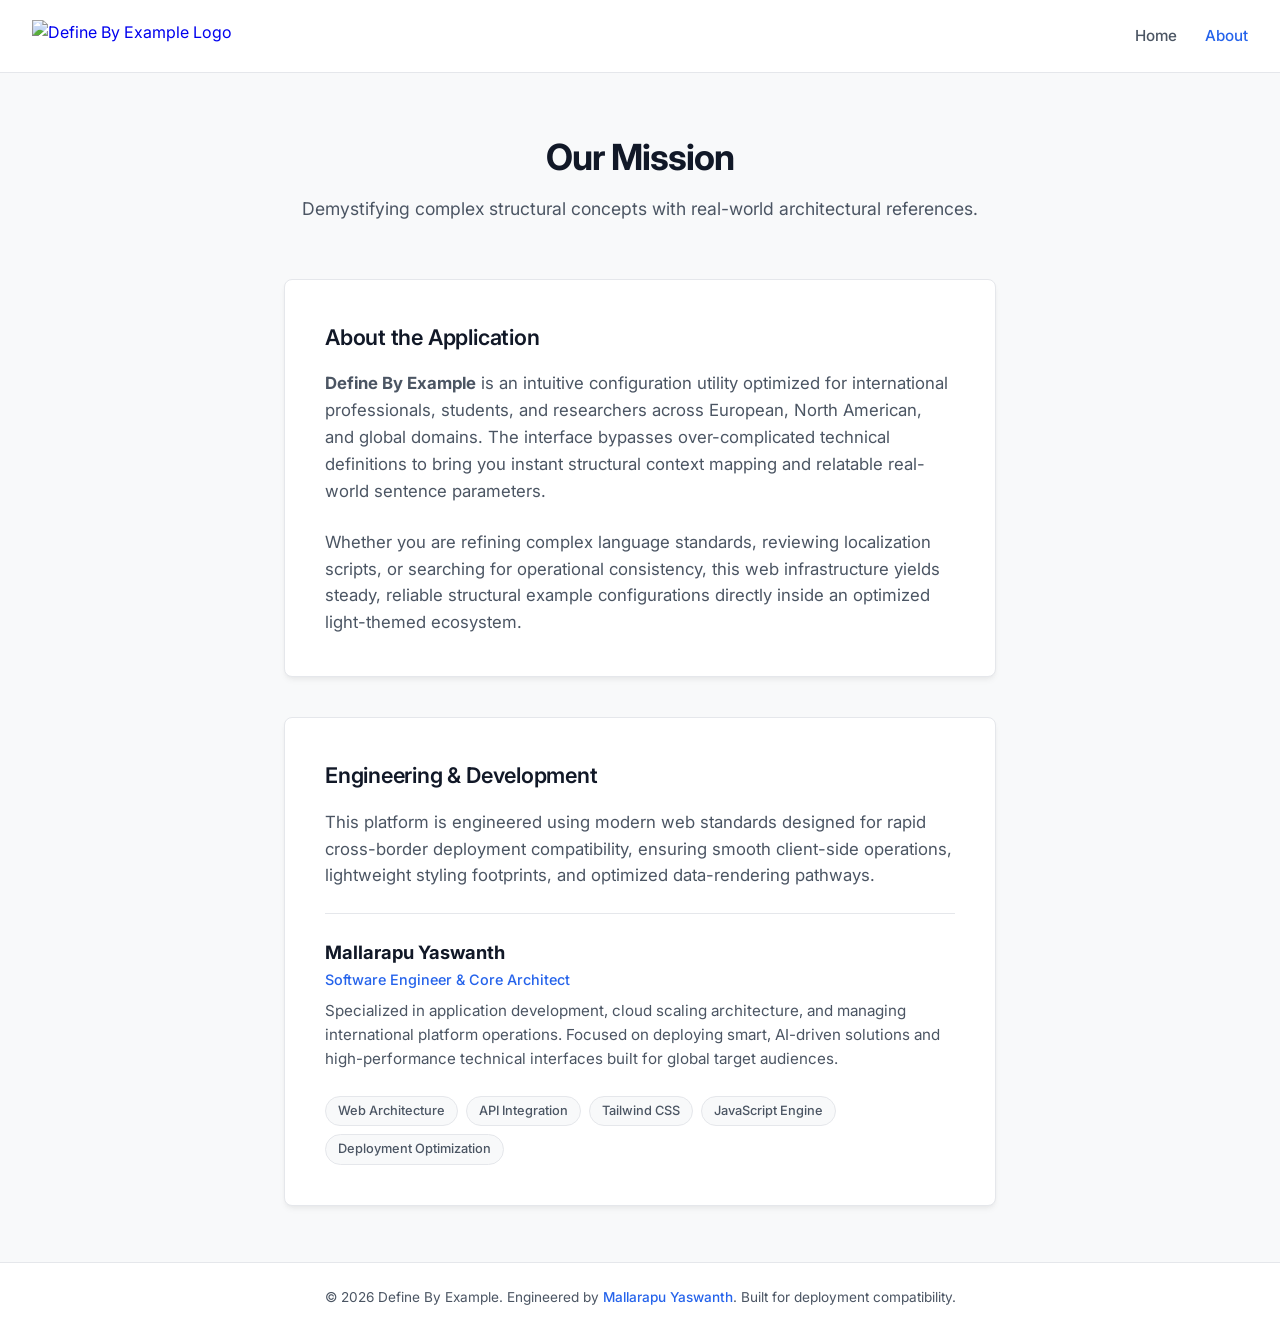
==== commit f2b61873: "Update about.html" ====
--- a/about.html
+++ b/about.html
@@ -4,6 +4,10 @@
     <meta charset="UTF-8">
     <meta name="viewport" content="width=device-width, initial-scale=1.0">
     <title>About Us — Define By Example</title>
+    
+    <link rel="icon" type="image/png" href="favicon.png">
+    <link rel="apple-touch-icon" href="favicon.png">
+
     <link rel="preconnect" href="https://fonts.googleapis.com">
     <link rel="preconnect" href="https://fonts.gstatic.com" crossorigin>
     <link href="https://fonts.googleapis.com/css2?family=Inter:wght@400;500;600;700&display=swap" rel="stylesheet">
@@ -16,7 +20,7 @@
             --text-primary: #111827;
             --text-secondary: #4b5563;
             --text-tertiary: #9ca3af;
-            --accent-color: #2563eb; /* Professional Blue */
+            --accent-color: #2563eb;
             --accent-hover: #1d4ed8;
             --border-color: #e5e7eb;
             --shadow: 0 4px 6px -1px rgba(0, 0, 0, 0.05), 0 2px 4px -1px rgba(0, 0, 0, 0.03);
@@ -49,16 +53,18 @@
             align-items: center;
         }
 
-        .logo {
-            font-size: 1.35rem;
-            font-weight: 700;
-            letter-spacing: -0.02em;
-            color: var(--text-primary);
+        /* Custom Header Image Logo Layout Rules */
+        .logo-container {
+            display: flex;
+            align-items: center;
             text-decoration: none;
         }
 
-        .logo span {
-            color: var(--accent-color);
+        .site-logo {
+            height: 32px;
+            width: auto;
+            display: block;
+            object-fit: contain;
         }
 
         nav a {
@@ -164,7 +170,6 @@
             color: var(--text-secondary);
         }
 
-        /* Badges/Tags for Skills */
         .tech-tags {
             display: flex;
             flex-wrap: wrap;
@@ -207,7 +212,9 @@
 <body>
 
     <header>
-        <a href="index.html" class="logo">Define By <span>Example</span></a>
+        <a href="index.html" class="logo-container">
+            <img src="logo.png" alt="Define By Example Logo" class="site-logo">
+        </a>
         <nav>
             <a href="index.html">Home</a>
             <a href="about.html" class="active">About</a>
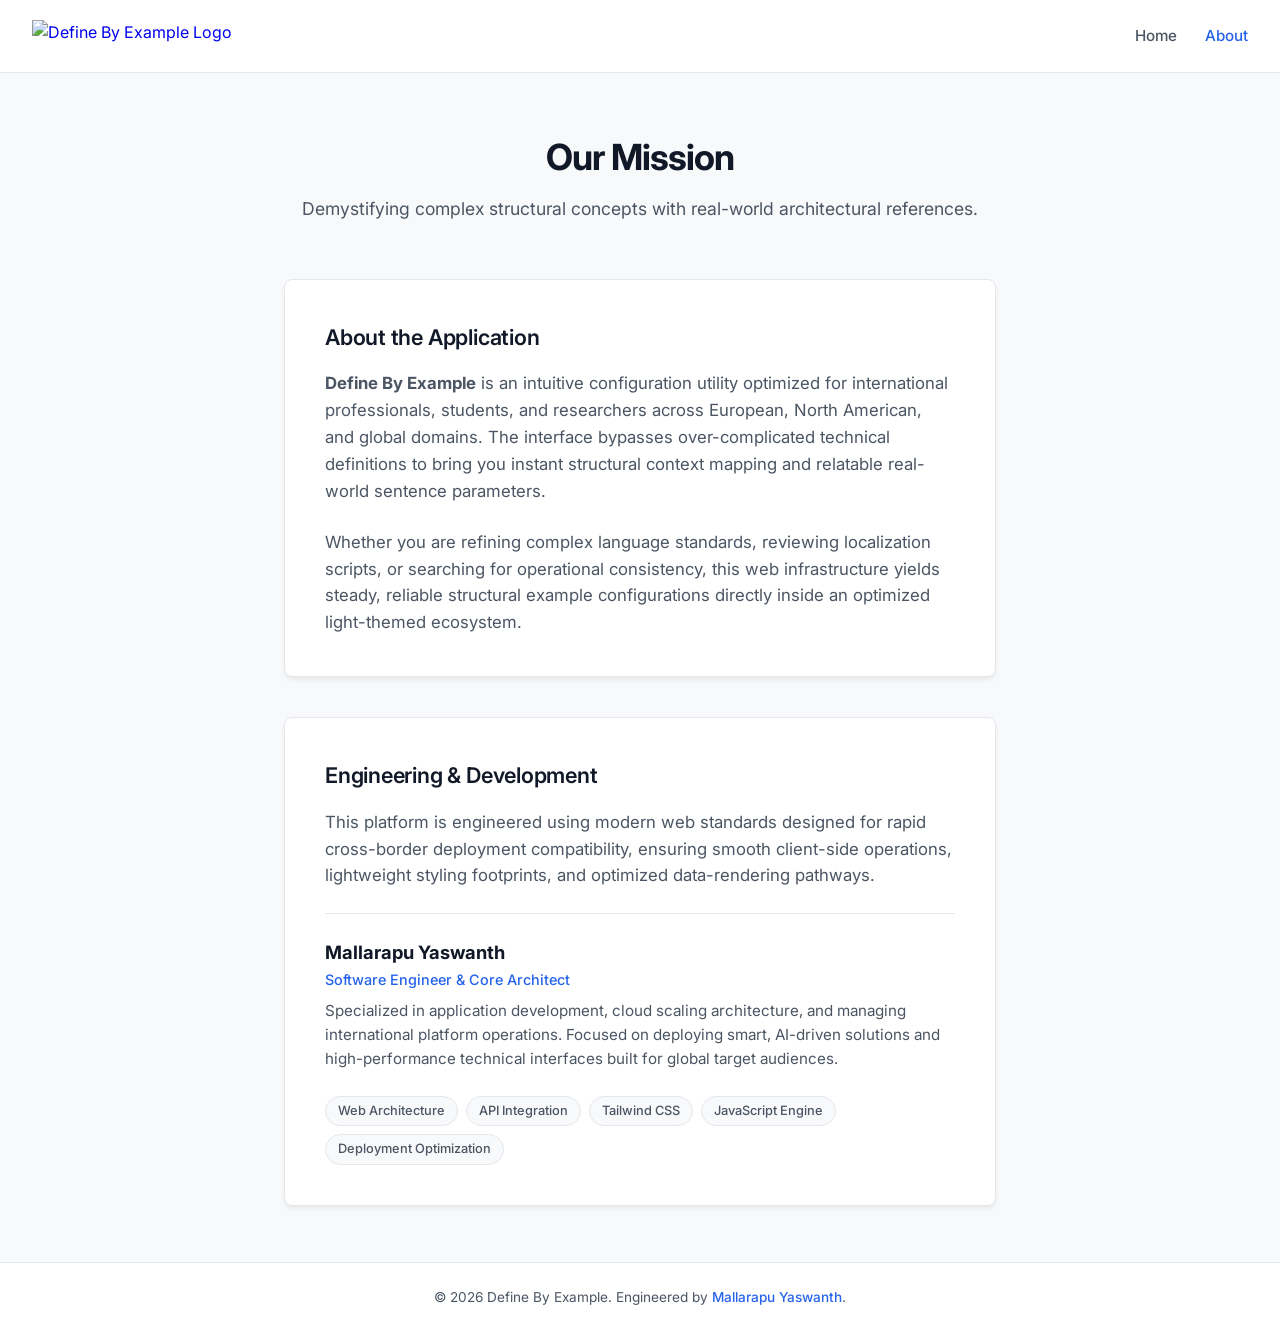
==== commit 44c4bbc8: "Update about.html" ====
--- a/about.html
+++ b/about.html
@@ -264,7 +264,7 @@
     </main>
 
     <footer>
-        &copy; 2026 Define By Example. Engineered by <a href="https://github.com/myg-1107" target="_blank">Mallarapu Yaswanth</a>. Built for deployment compatibility.
+        &copy; 2026 Define By Example. Engineered by <a href="https://github.com/myg-1107" target="_blank">Mallarapu Yaswanth</a>.
     </footer>
 
 </body>
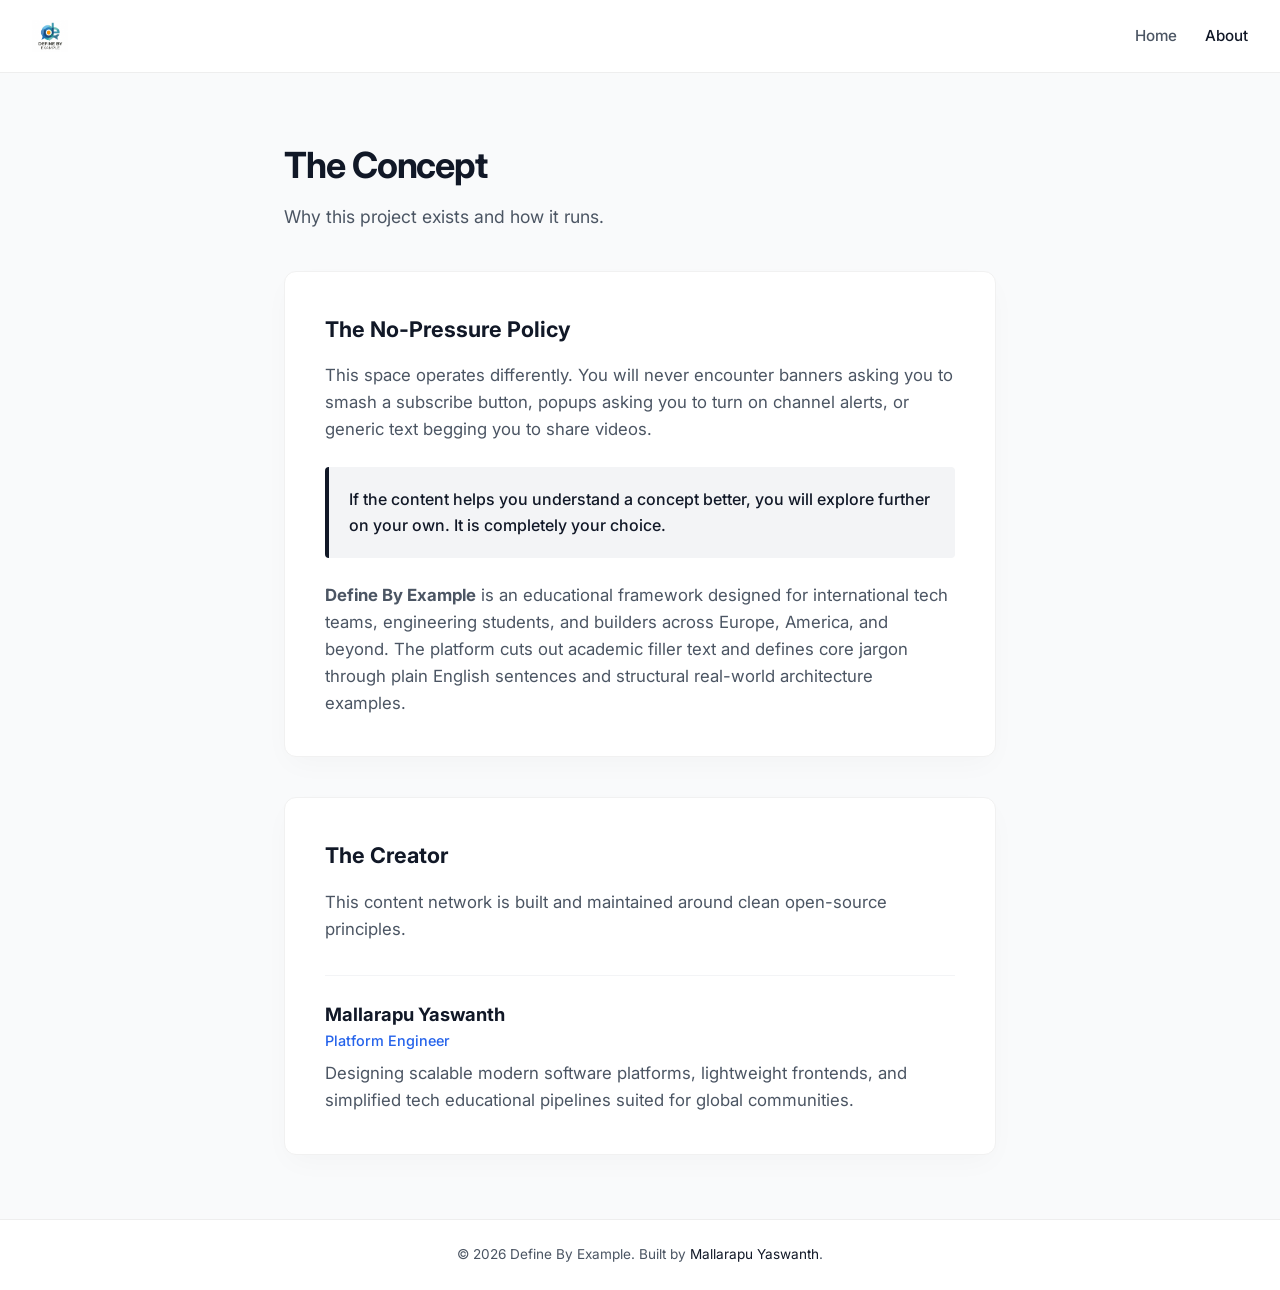
==== commit 3b1e8192: "Update about.html" ====
--- a/about.html
+++ b/about.html
@@ -3,7 +3,7 @@
 <head>
     <meta charset="UTF-8">
     <meta name="viewport" content="width=device-width, initial-scale=1.0">
-    <title>About Us — Define By Example</title>
+    <title>About — Define By Example</title>
     
     <link rel="icon" type="image/png" href="favicon.png">
     <link rel="apple-touch-icon" href="favicon.png">
@@ -13,18 +13,14 @@
     <link href="https://fonts.googleapis.com/css2?family=Inter:wght@400;500;600;700&display=swap" rel="stylesheet">
     
     <style>
-        /* Shared Modern Premium White/Light Theme (European Minimalist Design) */
         :root {
-            --bg-color: #f8f9fa;
+            --bg-color: #f9fafb;
             --card-bg: #ffffff;
             --text-primary: #111827;
             --text-secondary: #4b5563;
-            --text-tertiary: #9ca3af;
-            --accent-color: #2563eb;
-            --accent-hover: #1d4ed8;
             --border-color: #e5e7eb;
-            --shadow: 0 4px 6px -1px rgba(0, 0, 0, 0.05), 0 2px 4px -1px rgba(0, 0, 0, 0.03);
-            --radius: 8px;
+            --shadow: 0 10px 30px -5px rgba(0, 0, 0, 0.03);
+            --radius: 12px;
         }
 
         * {
@@ -34,7 +30,7 @@
         }
 
         body {
-            font-family: 'Inter', -apple-system, BlinkMacSystemFont, "Segoe UI", Roboto, sans-serif;
+            font-family: 'Inter', sans-serif;
             background-color: var(--bg-color);
             color: var(--text-primary);
             line-height: 1.6;
@@ -43,17 +39,15 @@
             min-height: 100vh;
         }
 
-        /* Header Navigation */
         header {
             background-color: var(--card-bg);
-            border-bottom: 1px solid var(--border-color);
+            border-bottom: 1px solid #eee;
             padding: 1.25rem 2rem;
             display: flex;
             justify-content: space-between;
             align-items: center;
         }
 
-        /* Custom Header Image Logo Layout Rules */
         .logo-container {
             display: flex;
             align-items: center;
@@ -63,8 +57,6 @@
         .site-logo {
             height: 32px;
             width: auto;
-            display: block;
-            object-fit: contain;
         }
 
         nav a {
@@ -73,48 +65,38 @@
             margin-left: 1.5rem;
             font-weight: 500;
             font-size: 0.95rem;
-            transition: color 0.2s ease;
         }
 
         nav a:hover, nav a.active {
-            color: var(--accent-color);
-        }
-
-        /* Main Container */
+            color: var(--text-primary);
+        }
+
         main {
             flex: 1;
             max-width: 760px;
             width: 100%;
             margin: 0 auto;
-            padding: 3.5rem 1.5rem;
+            padding: 4rem 1.5rem;
             display: flex;
             flex-direction: column;
             gap: 2.5rem;
-        }
-
-        /* Header Area */
-        .page-title {
-            text-align: center;
-            margin-bottom: 1rem;
         }
 
         .page-title h1 {
             font-size: 2.25rem;
             font-weight: 700;
             letter-spacing: -0.03em;
-            color: var(--text-primary);
+            margin-bottom: 0.5rem;
         }
 
         .page-title p {
             color: var(--text-secondary);
             font-size: 1.1rem;
-            margin-top: 0.5rem;
-        }
-
-        /* Content Sections */
+        }
+
         .content-card {
             background-color: var(--card-bg);
-            border: 1px solid var(--border-color);
+            border: 1px solid #f1f1f1;
             border-radius: var(--radius);
             padding: 2.5rem;
             box-shadow: var(--shadow);
@@ -122,10 +104,8 @@
 
         .content-card h2 {
             font-size: 1.35rem;
-            font-weight: 600;
-            letter-spacing: -0.01em;
+            font-weight: 700;
             margin-bottom: 1rem;
-            color: var(--text-primary);
         }
 
         .content-card p {
@@ -138,74 +118,45 @@
             margin-bottom: 0;
         }
 
-        /* Developer Highlight Profile */
+        .philosophy-box {
+            background-color: #f3f4f6;
+            border-left: 4px solid #111827;
+            padding: 1.25rem;
+            border-radius: 4px;
+            font-weight: 500;
+            margin: 1.5rem 0;
+        }
+
         .developer-profile {
-            display: flex;
-            align-items: flex-start;
-            gap: 1.5rem;
-            border-top: 1px solid var(--border-color);
+            border-top: 1px solid #f3f4f6;
             padding-top: 1.5rem;
-            margin-top: 1.5rem;
-        }
-
-        .dev-details {
-            flex: 1;
+            margin-top: 2rem;
         }
 
         .dev-name {
             font-size: 1.15rem;
             font-weight: 700;
-            color: var(--text-primary);
         }
 
         .dev-title {
             font-size: 0.9rem;
-            color: var(--accent-color);
+            color: #2563eb;
             font-weight: 500;
             margin-bottom: 0.5rem;
         }
 
-        .dev-bio {
-            font-size: 0.95rem !important;
-            color: var(--text-secondary);
-        }
-
-        .tech-tags {
-            display: flex;
-            flex-wrap: wrap;
-            gap: 0.5rem;
-            margin-top: 1rem;
-        }
-
-        .tag {
-            background-color: var(--bg-color);
-            border: 1px solid var(--border-color);
-            padding: 0.25rem 0.75rem;
-            border-radius: 50px;
-            font-size: 0.8rem;
-            font-weight: 500;
-            color: var(--text-secondary);
-        }
-
-        /* Footer */
         footer {
             background-color: var(--card-bg);
-            border-top: 1px solid var(--border-color);
+            border-top: 1px solid #eee;
             padding: 1.5rem;
             text-align: center;
             font-size: 0.85rem;
             color: var(--text-secondary);
-            margin-top: auto;
         }
 
         footer a {
-            color: var(--accent-color);
+            color: var(--text-primary);
             text-decoration: none;
-            font-weight: 500;
-        }
-
-        footer a:hover {
-            text-decoration: underline;
         }
     </style>
 </head>
@@ -213,7 +164,7 @@
 
     <header>
         <a href="index.html" class="logo-container">
-            <img src="logo.png" alt="Define By Example Logo" class="site-logo">
+            <img src="favicon.png" alt="Define By Example Logo" class="site-logo">
         </a>
         <nav>
             <a href="index.html">Home</a>
@@ -223,48 +174,41 @@
 
     <main>
         <div class="page-title">
-            <h1>Our Mission</h1>
-            <p>Demystifying complex structural concepts with real-world architectural references.</p>
+            <h1>The Concept</h1>
+            <p>Why this project exists and how it runs.</p>
         </div>
 
         <div class="content-card">
-            <h2>About the Application</h2>
+            <h2>The No-Pressure Policy</h2>
             <p>
-                <strong>Define By Example</strong> is an intuitive configuration utility optimized for international professionals, students, and researchers across European, North American, and global domains. The interface bypasses over-complicated technical definitions to bring you instant structural context mapping and relatable real-world sentence parameters.
+                This space operates differently. You will never encounter banners asking you to smash a subscribe button, popups asking you to turn on channel alerts, or generic text begging you to share videos.
             </p>
+            <div class="philosophy-box">
+                If the content helps you understand a concept better, you will explore further on your own. It is completely your choice.
+            </div>
             <p>
-                Whether you are refining complex language standards, reviewing localization scripts, or searching for operational consistency, this web infrastructure yields steady, reliable structural example configurations directly inside an optimized light-themed ecosystem.
+                <strong>Define By Example</strong> is an educational framework designed for international tech teams, engineering students, and builders across Europe, America, and beyond. The platform cuts out academic filler text and defines core jargon through plain English sentences and structural real-world architecture examples.
             </p>
         </div>
 
         <div class="content-card">
-            <h2>Engineering & Development</h2>
+            <h2>The Creator</h2>
             <p>
-                This platform is engineered using modern web standards designed for rapid cross-border deployment compatibility, ensuring smooth client-side operations, lightweight styling footprints, and optimized data-rendering pathways.
+                This content network is built and maintained around clean open-source principles.
             </p>
 
             <div class="developer-profile">
-                <div class="dev-details">
-                    <div class="dev-name">Mallarapu Yaswanth</div>
-                    <div class="dev-title">Software Engineer & Core Architect</div>
-                    <p class="dev-bio">
-                        Specialized in application development, cloud scaling architecture, and managing international platform operations. Focused on deploying smart, AI-driven solutions and high-performance technical interfaces built for global target audiences.
-                    </p>
-                    
-                    <div class="tech-tags">
-                        <span class="tag">Web Architecture</span>
-                        <span class="tag">API Integration</span>
-                        <span class="tag">Tailwind CSS</span>
-                        <span class="tag">JavaScript Engine</span>
-                        <span class="tag">Deployment Optimization</span>
-                    </div>
-                </div>
+                <div class="dev-name">Mallarapu Yaswanth</div>
+                <div class="dev-title">Platform Engineer</div>
+                <p>
+                    Designing scalable modern software platforms, lightweight frontends, and simplified tech educational pipelines suited for global communities.
+                </p>
             </div>
         </div>
     </main>
 
     <footer>
-        &copy; 2026 Define By Example. Engineered by <a href="https://github.com/myg-1107" target="_blank">Mallarapu Yaswanth</a>.
+        &copy; 2026 Define By Example. Built by <a href="https://github.com/myg-1107" target="_blank">Mallarapu Yaswanth</a>.
     </footer>
 
 </body>
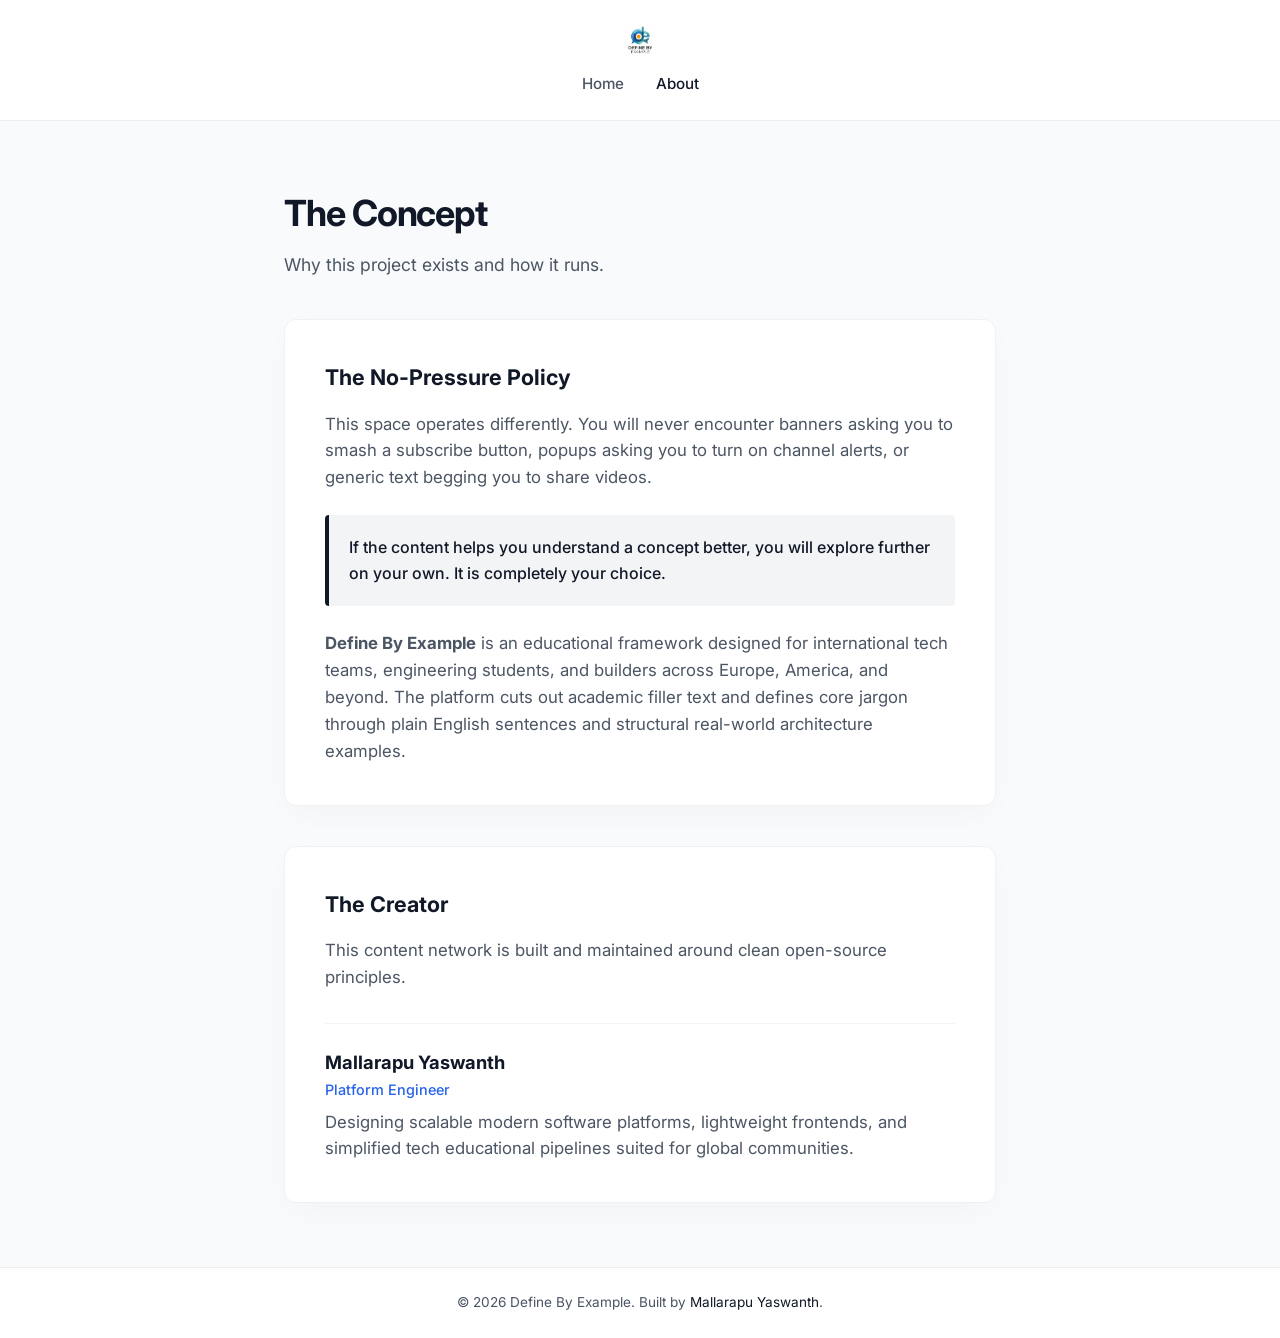
==== commit 8e941972: "Update about.html" ====
--- a/about.html
+++ b/about.html
@@ -39,18 +39,23 @@
             min-height: 100vh;
         }
 
+        /* Updated Header - Top Center Alignment */
         header {
             background-color: var(--card-bg);
             border-bottom: 1px solid #eee;
-            padding: 1.25rem 2rem;
-            display: flex;
-            justify-content: space-between;
+            padding: 1.5rem 2rem;
+            display: flex;
+            flex-direction: column;
             align-items: center;
+            justify-content: center;
+            gap: 1rem;
+            text-align: center;
         }
 
         .logo-container {
             display: flex;
             align-items: center;
+            justify-content: center;
             text-decoration: none;
         }
 
@@ -59,10 +64,17 @@
             width: auto;
         }
 
+        /* Centered nav link bar layout adjustments */
+        nav {
+            display: flex;
+            justify-content: center;
+            align-items: center;
+        }
+
         nav a {
             color: var(--text-secondary);
             text-decoration: none;
-            margin-left: 1.5rem;
+            margin: 0 1rem;
             font-weight: 500;
             font-size: 0.95rem;
         }
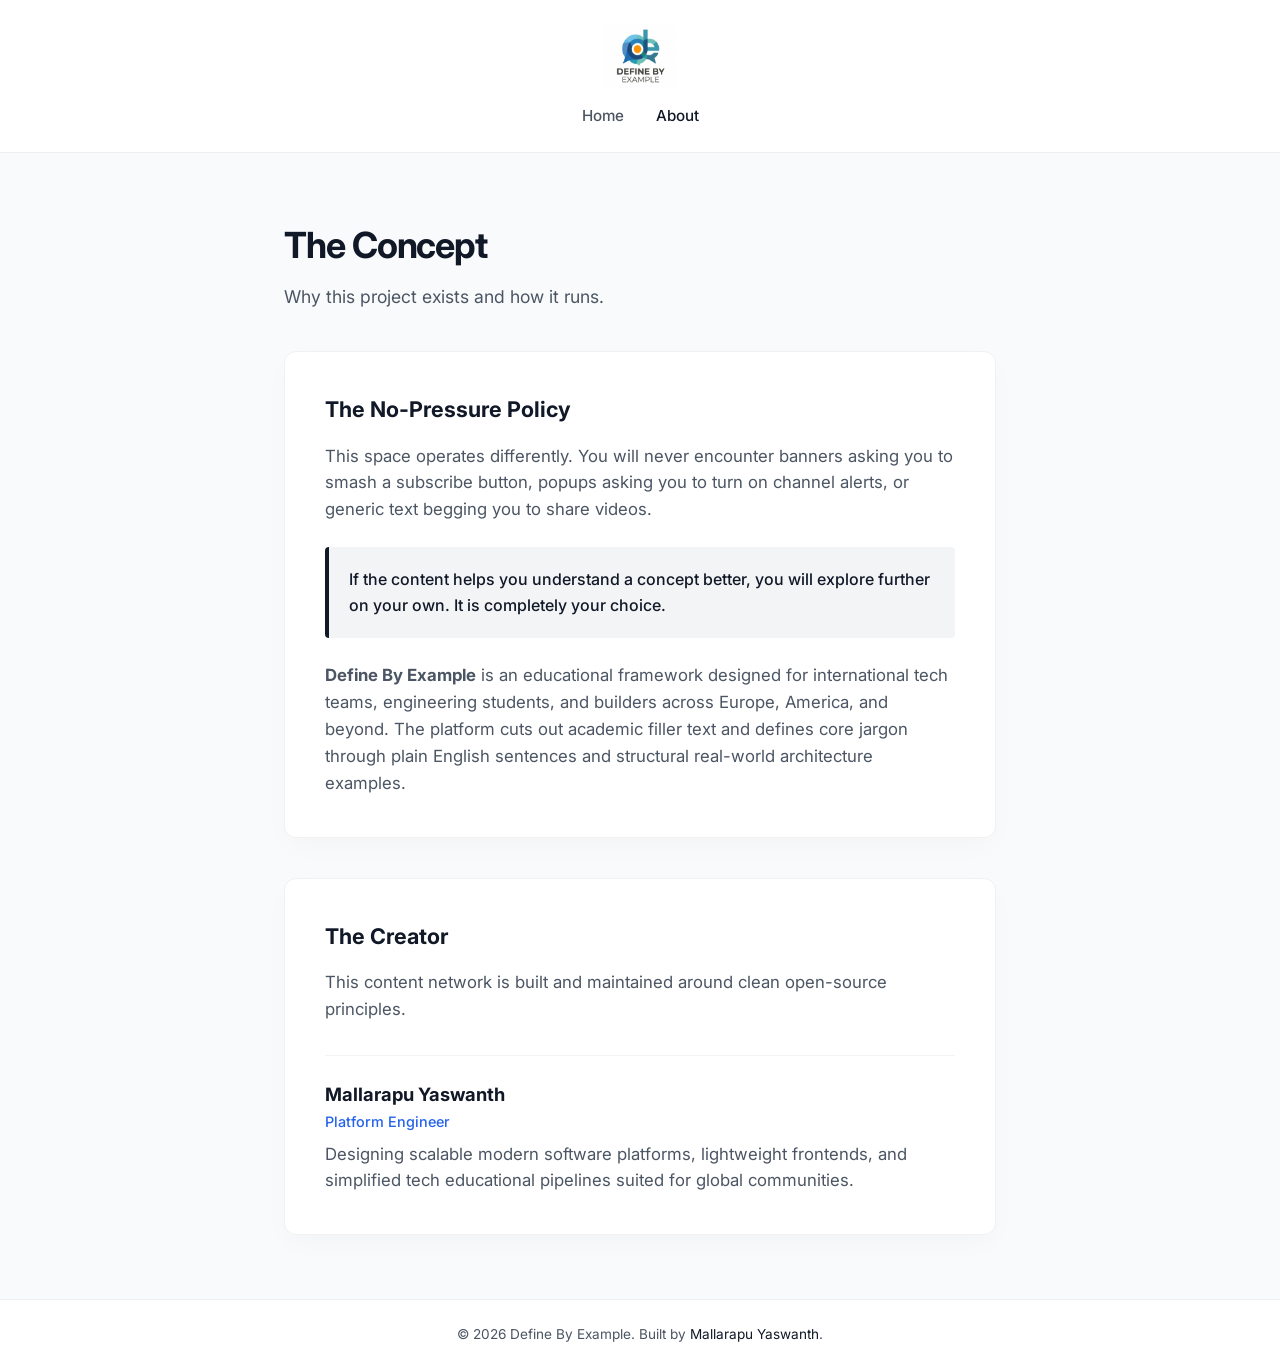
==== commit 913ae283: "Update about.html" ====
--- a/about.html
+++ b/about.html
@@ -60,7 +60,7 @@
         }
 
         .site-logo {
-            height: 32px;
+            height: 64px;
             width: auto;
         }
 
